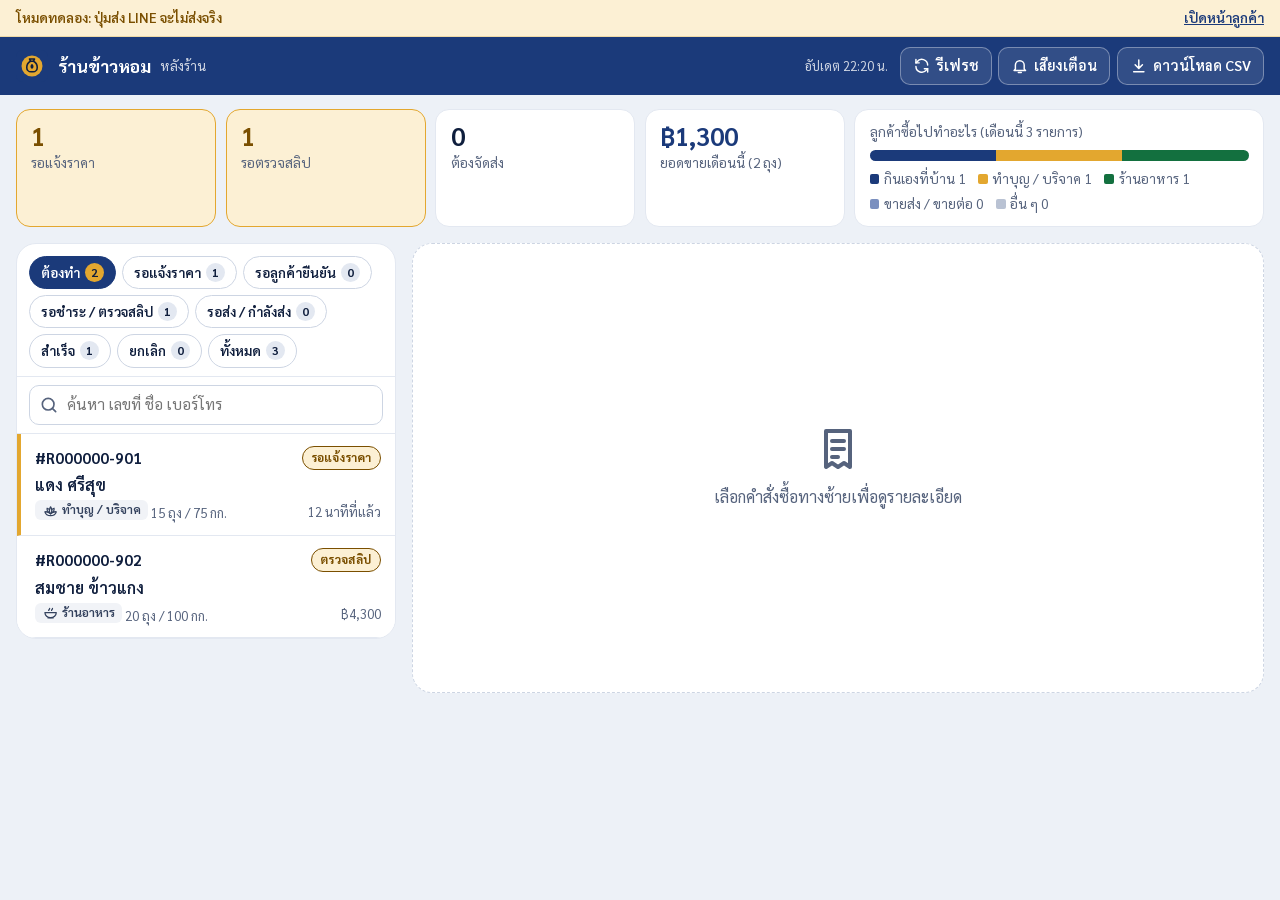
==== web/admin.html @ c6be756b "ระบบสั่งข้าวสารผ่าน LINE OA: หน้าลูกค้า LIFF, หน้าแอดมิน, Apps Script backend Co-Authored-By: Claude" ====
<!doctype html>
<html lang="th">
<head>
  <meta charset="utf-8">
  <meta name="viewport" content="width=device-width, initial-scale=1, viewport-fit=cover">
  <meta name="theme-color" content="#1B3A7A">
  <meta name="robots" content="noindex">
  <title>หลังร้าน — ระบบสั่งข้าว</title>
  <link rel="icon" href="assets/icon.svg" type="image/svg+xml">
  <link rel="stylesheet" href="css/base.css">
  <link rel="stylesheet" href="css/admin.css">
</head>
<body>
  <div id="admin" class="adm"></div>

  <script src="config.js"></script>
  <script src="js/core.js"></script>
  <script src="js/demo.js"></script>
  <script src="js/admin.js"></script>
</body>
</html>
---- web/css/base.css ----
/* base.css — โทนสี ตัวอักษร และส่วนประกอบที่ใช้ร่วมกัน (ลูกค้า + แอดมิน)
 * แนวคิด: คราม (ผ้าย้อมครามอีสาน ถิ่นข้าวหอมมะลิ) + ทองรวงข้าว บนพื้นขาวอมฟ้า
 * ตัวอักษร Sarabun แบบมีหัว — อ่านง่ายสำหรับผู้สูงวัย คุ้นตาจากหนังสือราชการ
 */
@font-face { font-family: 'Sarabun'; font-style: normal; font-weight: 400; font-display: swap; src: url(../fonts/sarabun-thai-400-normal.woff2) format('woff2'); unicode-range: U+02D7, U+0303, U+0331, U+0E01-0E5B, U+200C-200D, U+25CC; }
@font-face { font-family: 'Sarabun'; font-style: normal; font-weight: 600; font-display: swap; src: url(../fonts/sarabun-thai-600-normal.woff2) format('woff2'); unicode-range: U+02D7, U+0303, U+0331, U+0E01-0E5B, U+200C-200D, U+25CC; }
@font-face { font-family: 'Sarabun'; font-style: normal; font-weight: 700; font-display: swap; src: url(../fonts/sarabun-thai-700-normal.woff2) format('woff2'); unicode-range: U+02D7, U+0303, U+0331, U+0E01-0E5B, U+200C-200D, U+25CC; }
@font-face { font-family: 'Sarabun'; font-style: normal; font-weight: 400; font-display: swap; src: url(../fonts/sarabun-latin-400-normal.woff2) format('woff2'); unicode-range: U+0000-00FF, U+0131, U+0152-0153, U+02BB-02BC, U+02C6, U+02DA, U+02DC, U+2000-206F, U+20AC, U+2122, U+2191, U+2193, U+2212, U+2215, U+FEFF, U+FFFD; }
@font-face { font-family: 'Sarabun'; font-style: normal; font-weight: 600; font-display: swap; src: url(../fonts/sarabun-latin-600-normal.woff2) format('woff2'); unicode-range: U+0000-00FF, U+0131, U+0152-0153, U+02BB-02BC, U+02C6, U+02DA, U+02DC, U+2000-206F, U+20AC, U+2122, U+2191, U+2193, U+2212, U+2215, U+FEFF, U+FFFD; }
@font-face { font-family: 'Sarabun'; font-style: normal; font-weight: 700; font-display: swap; src: url(../fonts/sarabun-latin-700-normal.woff2) format('woff2'); unicode-range: U+0000-00FF, U+0131, U+0152-0153, U+02BB-02BC, U+02C6, U+02DA, U+02DC, U+2000-206F, U+20AC, U+2122, U+2191, U+2193, U+2212, U+2215, U+FEFF, U+FFFD; }

:root {
  --indigo: #1B3A7A;
  --indigo-800: #132B5C;
  --indigo-100: #DCE4F3;
  --indigo-50: #EEF2FA;
  --ink: #0F1E3D;
  --ink-2: #34425E;
  --ink-3: #56637D;
  --gold: #E3A72F;
  --gold-100: #FCF0D4;
  --gold-700: #7A4F00;
  --page: #EDF1F7;
  --surface: #FFFFFF;
  --line: #CDD5E3;
  --line-soft: #E3E8F1;
  --green: #13703F;
  --green-50: #E2F2E8;
  --red: #B3261E;
  --red-50: #FBE8E6;
  --r-lg: 20px;
  --r: 14px;
  --r-sm: 10px;
  --font: 'Sarabun', 'Noto Sans Thai Looped', 'Leelawadee UI', 'Thonburi', Tahoma, sans-serif;
  color-scheme: light;
}

*, *::before, *::after { box-sizing: border-box; }
html { -webkit-text-size-adjust: 100%; text-size-adjust: 100%; }
body {
  margin: 0;
  font-family: var(--font);
  font-size: 1rem;
  line-height: 1.6;
  color: var(--ink);
  background: var(--page);
  -webkit-font-smoothing: antialiased;
  -webkit-tap-highlight-color: transparent;
}
h1, h2, h3 { line-height: 1.3; margin: 0; }
p { margin: 0; }
img { max-width: 100%; display: block; }
a { color: var(--indigo); }
button, input, textarea, select { font: inherit; color: inherit; }
button { cursor: pointer; }
:focus-visible { outline: 3px solid var(--gold); outline-offset: 2px; }
.sr-only { position: absolute; width: 1px; height: 1px; overflow: hidden; clip: rect(0 0 0 0); white-space: nowrap; }
.muted { color: var(--ink-3); }
.ic { width: 1.25em; height: 1.25em; flex: none; vertical-align: -0.22em; }

/* ---------- ปุ่ม ---------- */
.btn {
  display: inline-flex; align-items: center; justify-content: center; gap: .5em;
  min-height: 3rem; padding: .4rem 1.2rem;
  border: 2px solid transparent; border-radius: var(--r);
  font-weight: 700; font-size: 1.05rem; line-height: 1.25; text-align: center; text-decoration: none;
  transition: background-color .15s, transform .05s;
  user-select: none;
}
.btn:active { transform: translateY(1px); }
.btn[disabled] { opacity: .45; pointer-events: none; }
.btn-block { display: flex; width: 100%; }
.btn-lg { min-height: 3.5rem; font-size: 1.2rem; }
.btn-primary { background: var(--indigo); color: #fff; }
.btn-primary:hover { background: var(--indigo-800); }
.btn-go { background: var(--green); color: #fff; }
.btn-go:hover { background: #0E5B33; }
.btn-ghost { background: var(--surface); color: var(--indigo); border-color: var(--indigo); }
.btn-ghost:hover { background: var(--indigo-50); }
.btn-quiet { background: transparent; color: var(--indigo); border-color: transparent; text-decoration: underline; text-underline-offset: 3px; }
.btn-danger { background: var(--surface); color: var(--red); border-color: var(--red); }
.btn-danger:hover { background: var(--red-50); }
.btn-gold { background: var(--gold); color: var(--ink); }

/* ---------- ฟอร์ม ---------- */
.field { display: block; margin-bottom: 1.15rem; }
.field-label { display: block; font-weight: 700; margin-bottom: .35rem; }
.field-hint { display: block; color: var(--ink-3); font-size: .9rem; margin-top: .3rem; }
.input, .textarea, .select {
  width: 100%; min-height: 3.2rem; padding: .6rem .9rem;
  background: var(--surface); border: 2px solid var(--line); border-radius: var(--r-sm);
  font-size: 1.1rem;
}
.textarea { min-height: 6rem; resize: vertical; line-height: 1.5; }
.input:focus, .textarea:focus, .select:focus { border-color: var(--indigo); outline: none; box-shadow: 0 0 0 3px var(--indigo-100); }
.input.is-invalid, .textarea.is-invalid { border-color: var(--red); }
.field-error { display: block; color: var(--red); font-weight: 600; margin-top: .3rem; }

/* ---------- ป้ายสถานะ ---------- */
.pill {
  display: inline-flex; align-items: center; gap: .35em;
  padding: .12em .7em; border-radius: 999px; font-weight: 700; font-size: .9rem; white-space: nowrap;
  border: 1.5px solid currentColor;
}
.tone-gold { color: var(--gold-700); background: var(--gold-100); }
.tone-blue { color: var(--indigo); background: var(--indigo-50); }
.tone-green { color: var(--green); background: var(--green-50); }
.tone-red { color: var(--red); background: var(--red-50); }
.tone-done { color: var(--ink-3); background: #F1F3F7; }

/* ---------- toast ---------- */
.toast {
  position: fixed; left: 50%; top: calc(env(safe-area-inset-top, 0px) + .75rem); z-index: 90;
  transform: translate(-50%, -150%); opacity: 0;
  display: flex; align-items: center; gap: .6rem;
  width: max-content; max-width: calc(100% - 2rem);
  padding: .8rem 1.1rem; border-radius: var(--r);
  background: var(--ink); color: #fff; font-weight: 600; font-size: 1.05rem;
  box-shadow: 0 10px 30px rgba(15, 30, 61, .25);
  transition: transform .25s ease, opacity .25s ease;
}
.toast.show { transform: translate(-50%, 0); opacity: 1; }
.toast-ok { background: var(--green); }
.toast-err { background: var(--red); }

/* ---------- modal (แผ่นเลื่อนขึ้นจากด้านล่างบนมือถือ) ---------- */
.modal-wrap {
  position: fixed; inset: 0; z-index: 80;
  display: flex; align-items: flex-end; justify-content: center;
  background: rgba(15, 30, 61, .5); opacity: 0; transition: opacity .18s;
}
.modal-wrap.show { opacity: 1; }
.modal {
  width: 100%; max-width: 520px; max-height: 92vh; overflow: auto;
  background: var(--surface); border-radius: var(--r-lg) var(--r-lg) 0 0;
  padding: 1.5rem 1.25rem calc(1.25rem + env(safe-area-inset-bottom, 0px));
  transform: translateY(24px); transition: transform .2s ease;
}
.modal-wrap.show .modal { transform: none; }
.modal-title { font-size: 1.35rem; margin-bottom: .6rem; }
.modal-body { margin-bottom: 1.2rem; font-size: 1.05rem; }
.modal-body p + p { margin-top: .6rem; }
.modal-actions { display: grid; gap: .65rem; }
@media (min-width: 640px) {
  .modal-wrap { align-items: center; }
  .modal { border-radius: var(--r-lg); }
}

/* ---------- กำลังโหลด ---------- */
.busy {
  position: fixed; inset: 0; z-index: 85; display: none;
  align-items: center; justify-content: center; background: rgba(237, 241, 247, .82);
}
.busy.show { display: flex; }
.busy-box {
  display: flex; align-items: center; gap: .8rem;
  padding: 1.1rem 1.5rem; border-radius: var(--r); background: var(--surface);
  font-weight: 700; font-size: 1.1rem; box-shadow: 0 10px 30px rgba(15, 30, 61, .15);
}
.spinner {
  width: 1.6rem; height: 1.6rem; border-radius: 50%;
  border: 3px solid var(--indigo-100); border-top-color: var(--indigo);
  animation: spin .8s linear infinite;
}
@keyframes spin { to { transform: rotate(360deg); } }

.demo-banner {
  display: flex; align-items: center; justify-content: space-between; gap: .75rem; flex-wrap: wrap;
  padding: .45rem 1rem; background: var(--gold-100); color: var(--gold-700);
  font-size: .85rem; font-weight: 600; border-bottom: 1px solid #EED9A6;
}
.demo-banner button { background: none; border: 0; color: inherit; text-decoration: underline; font-weight: 700; padding: .2rem 0; }

@media (prefers-reduced-motion: reduce) {
  *, *::before, *::after { transition: none !important; animation-duration: .01ms !important; }
}
---- web/css/admin.css ----
/* admin.css — หน้าแอดมิน (หลังร้าน) ข้อมูลหนาแน่นกว่า ใช้บนคอมพิวเตอร์หรือมือถือ */
html { font-size: 16px; }
body { background: var(--page); }

.adm { min-height: 100vh; display: flex; flex-direction: column; }
.adm-top {
  position: sticky; top: 0; z-index: 20;
  display: flex; align-items: center; gap: .75rem; flex-wrap: wrap;
  padding: .6rem 1rem; background: var(--indigo); color: #fff;
}
.adm-brand { display: flex; align-items: center; gap: .6rem; font-weight: 700; font-size: 1.1rem; margin-right: auto; }
.adm-brand small { font-weight: 400; opacity: .8; font-size: .85rem; }
.adm-brand img { width: 2rem; height: 2rem; }
.adm-tools { display: flex; gap: .4rem; flex-wrap: wrap; }
.tbtn {
  display: inline-flex; align-items: center; gap: .35rem; min-height: 2.4rem; padding: .25rem .75rem;
  border-radius: 10px; border: 1.5px solid rgba(255, 255, 255, .35); background: rgba(255, 255, 255, .1); color: #fff;
  font-weight: 600; font-size: .9rem; text-decoration: none;
}
.tbtn:hover { background: rgba(255, 255, 255, .2); }
.tbtn[aria-pressed="true"] { background: var(--gold); color: var(--ink); border-color: var(--gold); }
.tbtn .ic { width: 1.1rem; height: 1.1rem; }
.updated { font-size: .8rem; opacity: .8; }

/* ---------- KPI ---------- */
.kpis { display: grid; grid-template-columns: repeat(auto-fit, minmax(150px, 1fr)); gap: .6rem; padding: .9rem 1rem 0; }
.kpi { display: flex; flex-direction: column; justify-content: flex-start; align-items: flex-start; background: var(--surface); border: 1px solid var(--line-soft); border-radius: var(--r); padding: .7rem .9rem; text-align: left; }
.kpi.mix { align-items: stretch; }
button.kpi:hover { border-color: var(--indigo); }
.kpi b { display: block; font-size: 1.6rem; line-height: 1.2; }
.kpi span { color: var(--ink-3); font-size: .85rem; }
.kpi.hot { border-color: var(--gold); background: var(--gold-100); }
.kpi.hot b { color: var(--gold-700); }
.kpi.money b { color: var(--indigo); }
.mix { grid-column: span 2; }
.mix-bar { display: flex; height: .7rem; border-radius: 999px; overflow: hidden; background: var(--line-soft); margin: .45rem 0 .4rem; }
.mix-bar i { display: block; height: 100%; }
.mix-legend { display: flex; flex-wrap: wrap; gap: .2rem .8rem; font-size: .8rem; color: var(--ink-2); }
.mix-legend i { display: inline-block; width: .6rem; height: .6rem; border-radius: 2px; margin-right: .3rem; }
.mx-home { background: #1B3A7A; } .mx-donate { background: #E3A72F; } .mx-restaurant { background: #13703F; }
.mx-wholesale { background: #7A8FBF; } .mx-other { background: #B9C2D3; }

/* ---------- 2 แผง ---------- */
.adm-main { flex: 1; display: grid; grid-template-columns: minmax(300px, 380px) 1fr; gap: 1rem; padding: 1rem; align-items: start; }
.list-pane { background: var(--surface); border: 1px solid var(--line-soft); border-radius: var(--r-lg); overflow: hidden; position: sticky; top: 4.2rem; max-height: calc(100vh - 5.2rem); display: flex; flex-direction: column; }
.filters { display: flex; gap: .35rem; flex-wrap: wrap; padding: .75rem .75rem .5rem; border-bottom: 1px solid var(--line-soft); }
.fchip { display: inline-flex; align-items: center; gap: .3rem; min-height: 2.1rem; padding: .1rem .7rem; border-radius: 999px; border: 1.5px solid var(--line); background: var(--surface); font-size: .85rem; font-weight: 600; }
.fchip b { font-size: .75rem; min-width: 1.2rem; padding: 0 .3rem; border-radius: 999px; background: var(--line-soft); }
.fchip[aria-pressed="true"] { background: var(--indigo); color: #fff; border-color: var(--indigo); }
.fchip[aria-pressed="true"] b { background: rgba(255, 255, 255, .25); }
.fchip.hot b { background: var(--gold); color: var(--ink); }
.search { position: relative; padding: .5rem .75rem; border-bottom: 1px solid var(--line-soft); }
.search .ic { position: absolute; left: 1.4rem; top: 50%; transform: translateY(-50%); color: var(--ink-3); }
.search input { width: 100%; min-height: 2.5rem; padding: .3rem .8rem .3rem 2.3rem; border: 1.5px solid var(--line); border-radius: 10px; font-size: .95rem; }
.search input:focus { outline: none; border-color: var(--indigo); }
.o-list { overflow: auto; flex: 1; }
.o-row { display: block; width: 100%; text-align: left; padding: .75rem .9rem; border: 0; border-bottom: 1px solid var(--line-soft); background: var(--surface); border-left: 4px solid transparent; }
.o-row:hover { background: var(--indigo-50); }
.o-row.active { background: var(--indigo-50); border-left-color: var(--indigo); }
.o-row.is-new { border-left-color: var(--gold); }
.o-row.is-new.active { border-left-color: var(--indigo); }
.o-row-top, .o-row-meta { display: flex; justify-content: space-between; align-items: center; gap: .5rem; }
.o-row-top b { font-size: .95rem; }
.o-row-name { font-weight: 600; margin: .15rem 0; overflow: hidden; text-overflow: ellipsis; white-space: nowrap; }
.o-row-meta { font-size: .82rem; color: var(--ink-3); }
.o-row .pill { font-size: .75rem; }
.ptag { display: inline-flex; align-items: center; gap: .25rem; padding: 0 .45rem; border-radius: 6px; background: #F1F3F7; color: var(--ink-2); font-weight: 600; font-size: .78rem; }
.ptag .ic { width: .95rem; height: .95rem; }
.o-empty { padding: 2rem 1rem; text-align: center; color: var(--ink-3); }

/* ---------- รายละเอียด ---------- */
.detail-pane { min-width: 0; }
.d-empty { display: grid; place-items: center; min-height: 50vh; text-align: center; color: var(--ink-3); background: var(--surface); border-radius: var(--r-lg); border: 1px dashed var(--line); }
.d-empty .ic { width: 3rem; height: 3rem; margin-bottom: .5rem; }
.d-head { display: flex; align-items: center; gap: .75rem; flex-wrap: wrap; margin-bottom: .8rem; }
.d-head h2 { font-size: 1.45rem; }
.d-head .muted { font-size: .9rem; }
.d-back { display: none; }
.d-grid { display: grid; grid-template-columns: 1fr 1fr; gap: .9rem; align-items: start; }
.card { background: var(--surface); border: 1px solid var(--line-soft); border-radius: var(--r-lg); padding: 1rem 1.1rem; min-width: 0; }
.card.span2 { grid-column: 1 / -1; }
.card h3 { font-size: 1rem; color: var(--ink-3); margin-bottom: .6rem; font-weight: 700; }
.cust { display: grid; grid-template-columns: auto 1fr; gap: .8rem; align-items: center; margin-bottom: .7rem; }
.avatar { width: 3rem; height: 3rem; border-radius: 50%; background: var(--indigo-50); color: var(--indigo); display: grid; place-items: center; overflow: hidden; font-weight: 700; }
.avatar img { width: 100%; height: 100%; object-fit: cover; }
.cust strong { display: block; font-size: 1.1rem; }
.kv { display: grid; grid-template-columns: 6.5rem 1fr; gap: .35rem .8rem; margin: 0; }
.kv dt { color: var(--ink-3); }
.kv dd { margin: 0; font-weight: 600; min-width: 0; overflow-wrap: anywhere; }
.purpose-hl { display: inline-flex; align-items: center; gap: .35rem; padding: .1rem .55rem; border-radius: 8px; background: var(--gold-100); color: var(--gold-700); font-weight: 700; }
.links { display: flex; gap: .4rem; flex-wrap: wrap; margin-top: .7rem; }
.btn-sm { min-height: 2.3rem; padding: .2rem .8rem; font-size: .9rem; border-radius: 10px; }

.items-t, .q-table { width: 100%; border-collapse: collapse; }
.items-t th, .items-t td, .q-table th, .q-table td { padding: .45rem .35rem; border-bottom: 1px solid var(--line-soft); text-align: left; vertical-align: middle; }
.items-t th, .q-table th { font-size: .8rem; color: var(--ink-3); font-weight: 600; }
.num { text-align: right !important; font-variant-numeric: tabular-nums; white-space: nowrap; }
.items-t tfoot td { font-weight: 700; border-bottom: 0; }
.q-table input { width: 100%; min-width: 4.5rem; min-height: 2.4rem; padding: .2rem .5rem; border: 1.5px solid var(--line); border-radius: 8px; text-align: right; font-weight: 600; }
.q-table input:focus, .q-extra input:focus { outline: none; border-color: var(--indigo); box-shadow: 0 0 0 3px var(--indigo-100); }
.q-table td.qcol { width: 5.5rem; }
.q-table td.pcol { width: 7rem; }
.q-extra { display: grid; grid-template-columns: 1fr 1fr; gap: .7rem; margin-top: .8rem; }
.q-extra label { display: block; font-weight: 600; font-size: .9rem; }
.q-extra input { width: 100%; min-height: 2.5rem; padding: .3rem .6rem; border: 1.5px solid var(--line); border-radius: 8px; margin-top: .2rem; font-size: 1rem; }
.q-extra .full { grid-column: 1 / -1; }
.q-hint { font-size: .8rem; color: var(--ink-3); font-weight: 400; display: flex; gap: .4rem; align-items: center; flex-wrap: wrap; margin-top: .2rem; }
.q-hint button { border: 0; background: none; color: var(--indigo); text-decoration: underline; font-weight: 600; padding: 0; font-size: .8rem; }
.q-total { display: flex; justify-content: space-between; align-items: baseline; margin: 1rem 0 .8rem; padding-top: .7rem; border-top: 2px solid var(--ink); }
.q-total span { font-weight: 700; }
.q-total b { font-size: 1.9rem; color: var(--indigo); }
.tier { font-size: .82rem; color: var(--ink-3); margin-top: -.2rem; margin-bottom: .5rem; }

.act-list { display: grid; gap: .5rem; }
.act-note { padding: .6rem .8rem; border-radius: 10px; background: var(--indigo-50); color: var(--ink-2); font-size: .92rem; margin-bottom: .6rem; }
.slip-link { display: flex; align-items: center; gap: .5rem; padding: .6rem .8rem; border-radius: 10px; background: var(--gold-100); color: var(--gold-700); font-weight: 700; text-decoration: none; margin-bottom: .6rem; }

.hist { list-style: none; margin: 0; padding: 0; font-size: .88rem; }
.hist li { display: grid; grid-template-columns: 7.5rem 1fr; gap: .6rem; padding: .35rem 0; border-bottom: 1px dashed var(--line-soft); }
.hist li:last-child { border-bottom: 0; }
.hist time { color: var(--ink-3); }

.check-row { display: flex; align-items: center; gap: .5rem; margin-top: .6rem; font-weight: 600; }
.check-row input { width: 1.2rem; height: 1.2rem; }

.gate { max-width: 440px; margin: 10vh auto; padding: 1.5rem; background: var(--surface); border-radius: var(--r-lg); border: 1px solid var(--line-soft); }
.gate h1 { font-size: 1.4rem; margin-bottom: .5rem; }
.gate code { display: block; padding: .5rem; background: var(--page); border-radius: 8px; font-size: .8rem; overflow-wrap: anywhere; margin: .5rem 0 1rem; }

@media (max-width: 900px) {
  .adm-main { grid-template-columns: 1fr; padding: .75rem; }
  .list-pane { position: static; max-height: none; }
  .adm.show-detail .list-pane, .adm.show-detail .kpis { display: none; }
  .adm:not(.show-detail) .detail-pane { display: none; }
  .d-back { display: inline-flex; }
  .d-grid { grid-template-columns: 1fr; }
  .mix { grid-column: 1 / -1; }
}
@media (max-width: 520px) {
  .kpis { grid-template-columns: 1fr 1fr; padding: .75rem .75rem 0; }
  .adm-brand small { display: none; }
  .q-extra { grid-template-columns: 1fr; }
  .q-table th:nth-child(4), .q-table td:nth-child(4) { display: none; }
}
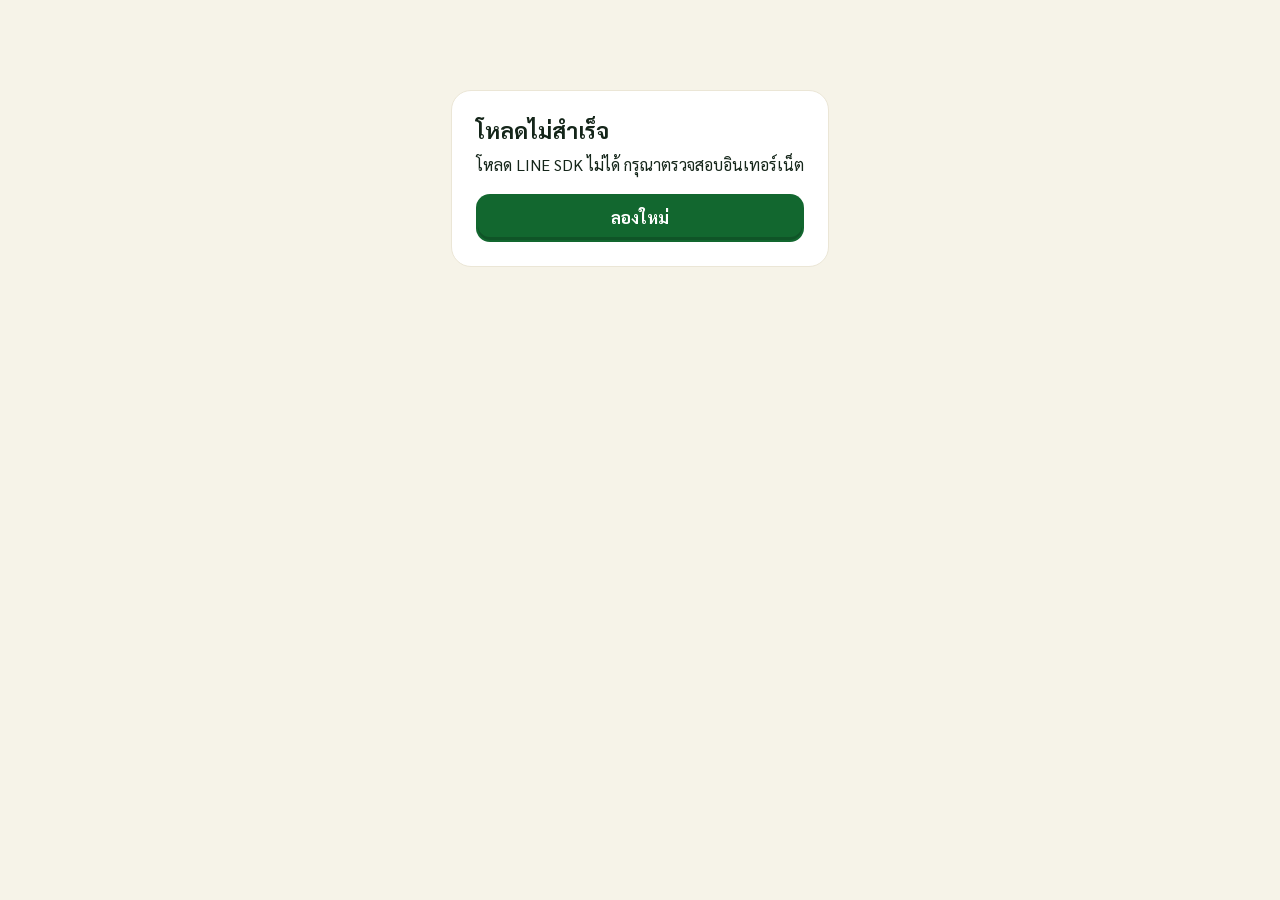
==== commit fb2404b7: "ใช้ชื่อ หจก.บุญมีหาดใหญ่ โลโก้ และสีเขียว-ทอง" ====
--- a/web/admin.html
+++ b/web/admin.html
@@ -3,10 +3,11 @@
 <head>
   <meta charset="utf-8">
   <meta name="viewport" content="width=device-width, initial-scale=1, viewport-fit=cover">
-  <meta name="theme-color" content="#1B3A7A">
+  <meta name="theme-color" content="#12672F">
   <meta name="robots" content="noindex">
-  <title>หลังร้าน — ระบบสั่งข้าว</title>
-  <link rel="icon" href="assets/icon.svg" type="image/svg+xml">
+  <title>หลังร้าน — หจก.บุญมีหาดใหญ่</title>
+  <link rel="icon" href="assets/logo-96.png" type="image/png">
+  <link rel="apple-touch-icon" href="assets/logo.png">
   <link rel="stylesheet" href="css/base.css">
   <link rel="stylesheet" href="css/admin.css">
 </head>
--- a/web/css/base.css
+++ b/web/css/base.css
@@ -1,5 +1,5 @@
 /* base.css — โทนสี ตัวอักษร และส่วนประกอบที่ใช้ร่วมกัน (ลูกค้า + แอดมิน)
- * แนวคิด: คราม (ผ้าย้อมครามอีสาน ถิ่นข้าวหอมมะลิ) + ทองรวงข้าว บนพื้นขาวอมฟ้า
+ * แนวคิด: เขียว-ทอง ตามโลโก้ หจก.บุญมีหาดใหญ่ บนพื้นครีมสีข้าวสาร
  * ตัวอักษร Sarabun แบบมีหัว — อ่านง่ายสำหรับผู้สูงวัย คุ้นตาจากหนังสือราชการ
  */
 @font-face { font-family: 'Sarabun'; font-style: normal; font-weight: 400; font-display: swap; src: url(../fonts/sarabun-thai-400-normal.woff2) format('woff2'); unicode-range: U+02D7, U+0303, U+0331, U+0E01-0E5B, U+200C-200D, U+25CC; }
@@ -10,22 +10,25 @@
 @font-face { font-family: 'Sarabun'; font-style: normal; font-weight: 700; font-display: swap; src: url(../fonts/sarabun-latin-700-normal.woff2) format('woff2'); unicode-range: U+0000-00FF, U+0131, U+0152-0153, U+02BB-02BC, U+02C6, U+02DA, U+02DC, U+2000-206F, U+20AC, U+2122, U+2191, U+2193, U+2212, U+2215, U+FEFF, U+FFFD; }
 
 :root {
-  --indigo: #1B3A7A;
-  --indigo-800: #132B5C;
-  --indigo-100: #DCE4F3;
-  --indigo-50: #EEF2FA;
-  --ink: #0F1E3D;
-  --ink-2: #34425E;
-  --ink-3: #56637D;
-  --gold: #E3A72F;
-  --gold-100: #FCF0D4;
-  --gold-700: #7A4F00;
-  --page: #EDF1F7;
+  --brand: #12672F;
+  --brand-800: #0B4A21;
+  --brand-100: #D4EAD9;
+  --brand-50: #EDF6EF;
+  --ink: #142519;
+  --ink-2: #34483A;
+  --ink-3: #56685A;
+  --gold: #D9A521;
+  --gold-light: #F3D46E;
+  --gold-100: #FBF1D3;
+  --gold-700: #765000;
+  --info: #1F5C87;
+  --info-50: #E6EFF6;
+  --page: #F6F3E8;
   --surface: #FFFFFF;
-  --line: #CDD5E3;
-  --line-soft: #E3E8F1;
-  --green: #13703F;
-  --green-50: #E2F2E8;
+  --line: #D9D2BC;
+  --line-soft: #EBE6D6;
+  --green: #17803D;
+  --green-50: #E1F2E6;
   --red: #B3261E;
   --red-50: #FBE8E6;
   --r-lg: 20px;
@@ -50,7 +53,7 @@
 h1, h2, h3 { line-height: 1.3; margin: 0; }
 p { margin: 0; }
 img { max-width: 100%; display: block; }
-a { color: var(--indigo); }
+a { color: var(--brand); }
 button, input, textarea, select { font: inherit; color: inherit; }
 button { cursor: pointer; }
 :focus-visible { outline: 3px solid var(--gold); outline-offset: 2px; }
@@ -71,16 +74,16 @@
 .btn[disabled] { opacity: .45; pointer-events: none; }
 .btn-block { display: flex; width: 100%; }
 .btn-lg { min-height: 3.5rem; font-size: 1.2rem; }
-.btn-primary { background: var(--indigo); color: #fff; }
-.btn-primary:hover { background: var(--indigo-800); }
-.btn-go { background: var(--green); color: #fff; }
-.btn-go:hover { background: #0E5B33; }
-.btn-ghost { background: var(--surface); color: var(--indigo); border-color: var(--indigo); }
-.btn-ghost:hover { background: var(--indigo-50); }
-.btn-quiet { background: transparent; color: var(--indigo); border-color: transparent; text-decoration: underline; text-underline-offset: 3px; }
+.btn-primary { background: var(--brand); color: #fff; box-shadow: inset 0 -3px 0 rgba(0, 0, 0, .18); }
+.btn-primary:hover { background: var(--brand-800); }
+.btn-go { background: linear-gradient(180deg, #1E8F46, var(--green)); color: #fff; border-color: var(--gold); box-shadow: inset 0 -3px 0 rgba(0, 0, 0, .18); }
+.btn-go:hover { background: var(--brand); }
+.btn-ghost { background: var(--surface); color: var(--brand); border-color: var(--brand); }
+.btn-ghost:hover { background: var(--brand-50); }
+.btn-quiet { background: transparent; color: var(--brand); border-color: transparent; text-decoration: underline; text-underline-offset: 3px; }
 .btn-danger { background: var(--surface); color: var(--red); border-color: var(--red); }
 .btn-danger:hover { background: var(--red-50); }
-.btn-gold { background: var(--gold); color: var(--ink); }
+.btn-gold { background: linear-gradient(180deg, var(--gold-light), var(--gold)); color: var(--ink); }
 
 /* ---------- ฟอร์ม ---------- */
 .field { display: block; margin-bottom: 1.15rem; }
@@ -92,7 +95,7 @@
   font-size: 1.1rem;
 }
 .textarea { min-height: 6rem; resize: vertical; line-height: 1.5; }
-.input:focus, .textarea:focus, .select:focus { border-color: var(--indigo); outline: none; box-shadow: 0 0 0 3px var(--indigo-100); }
+.input:focus, .textarea:focus, .select:focus { border-color: var(--brand); outline: none; box-shadow: 0 0 0 3px var(--brand-100); }
 .input.is-invalid, .textarea.is-invalid { border-color: var(--red); }
 .field-error { display: block; color: var(--red); font-weight: 600; margin-top: .3rem; }
 
@@ -103,10 +106,10 @@
   border: 1.5px solid currentColor;
 }
 .tone-gold { color: var(--gold-700); background: var(--gold-100); }
-.tone-blue { color: var(--indigo); background: var(--indigo-50); }
+.tone-blue { color: var(--info); background: var(--info-50); }
 .tone-green { color: var(--green); background: var(--green-50); }
 .tone-red { color: var(--red); background: var(--red-50); }
-.tone-done { color: var(--ink-3); background: #F1F3F7; }
+.tone-done { color: var(--ink-3); background: #F0EEE6; }
 
 /* ---------- toast ---------- */
 .toast {
@@ -116,7 +119,7 @@
   width: max-content; max-width: calc(100% - 2rem);
   padding: .8rem 1.1rem; border-radius: var(--r);
   background: var(--ink); color: #fff; font-weight: 600; font-size: 1.05rem;
-  box-shadow: 0 10px 30px rgba(15, 30, 61, .25);
+  box-shadow: 0 10px 30px rgba(20, 37, 25, .25);
   transition: transform .25s ease, opacity .25s ease;
 }
 .toast.show { transform: translate(-50%, 0); opacity: 1; }
@@ -127,7 +130,7 @@
 .modal-wrap {
   position: fixed; inset: 0; z-index: 80;
   display: flex; align-items: flex-end; justify-content: center;
-  background: rgba(15, 30, 61, .5); opacity: 0; transition: opacity .18s;
+  background: rgba(20, 37, 25, .5); opacity: 0; transition: opacity .18s;
 }
 .modal-wrap.show { opacity: 1; }
 .modal {
@@ -149,17 +152,17 @@
 /* ---------- กำลังโหลด ---------- */
 .busy {
   position: fixed; inset: 0; z-index: 85; display: none;
-  align-items: center; justify-content: center; background: rgba(237, 241, 247, .82);
+  align-items: center; justify-content: center; background: rgba(246, 243, 232, .85);
 }
 .busy.show { display: flex; }
 .busy-box {
   display: flex; align-items: center; gap: .8rem;
   padding: 1.1rem 1.5rem; border-radius: var(--r); background: var(--surface);
-  font-weight: 700; font-size: 1.1rem; box-shadow: 0 10px 30px rgba(15, 30, 61, .15);
+  font-weight: 700; font-size: 1.1rem; box-shadow: 0 10px 30px rgba(20, 37, 25, .15);
 }
 .spinner {
   width: 1.6rem; height: 1.6rem; border-radius: 50%;
-  border: 3px solid var(--indigo-100); border-top-color: var(--indigo);
+  border: 3px solid var(--brand-100); border-top-color: var(--brand);
   animation: spin .8s linear infinite;
 }
 @keyframes spin { to { transform: rotate(360deg); } }
@@ -167,7 +170,7 @@
 .demo-banner {
   display: flex; align-items: center; justify-content: space-between; gap: .75rem; flex-wrap: wrap;
   padding: .45rem 1rem; background: var(--gold-100); color: var(--gold-700);
-  font-size: .85rem; font-weight: 600; border-bottom: 1px solid #EED9A6;
+  font-size: .85rem; font-weight: 600; border-bottom: 1px solid #EED9A0;
 }
 .demo-banner button { background: none; border: 0; color: inherit; text-decoration: underline; font-weight: 700; padding: .2rem 0; }
 
--- a/web/css/admin.css
+++ b/web/css/admin.css
@@ -6,11 +6,12 @@
 .adm-top {
   position: sticky; top: 0; z-index: 20;
   display: flex; align-items: center; gap: .75rem; flex-wrap: wrap;
-  padding: .6rem 1rem; background: var(--indigo); color: #fff;
+  padding: .6rem 1rem; background: linear-gradient(180deg, #17773A, var(--brand)); color: #fff;
+  border-bottom: 3px solid var(--gold);
 }
 .adm-brand { display: flex; align-items: center; gap: .6rem; font-weight: 700; font-size: 1.1rem; margin-right: auto; }
 .adm-brand small { font-weight: 400; opacity: .8; font-size: .85rem; }
-.adm-brand img { width: 2rem; height: 2rem; }
+.adm-brand img { width: 2.6rem; height: 2.6rem; }
 .adm-tools { display: flex; gap: .4rem; flex-wrap: wrap; }
 .tbtn {
   display: inline-flex; align-items: center; gap: .35rem; min-height: 2.4rem; padding: .25rem .75rem;
@@ -26,19 +27,19 @@
 .kpis { display: grid; grid-template-columns: repeat(auto-fit, minmax(150px, 1fr)); gap: .6rem; padding: .9rem 1rem 0; }
 .kpi { display: flex; flex-direction: column; justify-content: flex-start; align-items: flex-start; background: var(--surface); border: 1px solid var(--line-soft); border-radius: var(--r); padding: .7rem .9rem; text-align: left; }
 .kpi.mix { align-items: stretch; }
-button.kpi:hover { border-color: var(--indigo); }
+button.kpi:hover { border-color: var(--brand); }
 .kpi b { display: block; font-size: 1.6rem; line-height: 1.2; }
 .kpi span { color: var(--ink-3); font-size: .85rem; }
 .kpi.hot { border-color: var(--gold); background: var(--gold-100); }
 .kpi.hot b { color: var(--gold-700); }
-.kpi.money b { color: var(--indigo); }
+.kpi.money b { color: var(--brand); }
 .mix { grid-column: span 2; }
 .mix-bar { display: flex; height: .7rem; border-radius: 999px; overflow: hidden; background: var(--line-soft); margin: .45rem 0 .4rem; }
 .mix-bar i { display: block; height: 100%; }
 .mix-legend { display: flex; flex-wrap: wrap; gap: .2rem .8rem; font-size: .8rem; color: var(--ink-2); }
 .mix-legend i { display: inline-block; width: .6rem; height: .6rem; border-radius: 2px; margin-right: .3rem; }
-.mx-home { background: #1B3A7A; } .mx-donate { background: #E3A72F; } .mx-restaurant { background: #13703F; }
-.mx-wholesale { background: #7A8FBF; } .mx-other { background: #B9C2D3; }
+.mx-home { background: #12672F; } .mx-donate { background: #D9A521; } .mx-restaurant { background: #1F5C87; }
+.mx-wholesale { background: #8DBF6A; } .mx-other { background: #C9C2AC; }
 
 /* ---------- 2 แผง ---------- */
 .adm-main { flex: 1; display: grid; grid-template-columns: minmax(300px, 380px) 1fr; gap: 1rem; padding: 1rem; align-items: start; }
@@ -46,25 +47,25 @@
 .filters { display: flex; gap: .35rem; flex-wrap: wrap; padding: .75rem .75rem .5rem; border-bottom: 1px solid var(--line-soft); }
 .fchip { display: inline-flex; align-items: center; gap: .3rem; min-height: 2.1rem; padding: .1rem .7rem; border-radius: 999px; border: 1.5px solid var(--line); background: var(--surface); font-size: .85rem; font-weight: 600; }
 .fchip b { font-size: .75rem; min-width: 1.2rem; padding: 0 .3rem; border-radius: 999px; background: var(--line-soft); }
-.fchip[aria-pressed="true"] { background: var(--indigo); color: #fff; border-color: var(--indigo); }
+.fchip[aria-pressed="true"] { background: var(--brand); color: #fff; border-color: var(--brand); }
 .fchip[aria-pressed="true"] b { background: rgba(255, 255, 255, .25); }
 .fchip.hot b { background: var(--gold); color: var(--ink); }
 .search { position: relative; padding: .5rem .75rem; border-bottom: 1px solid var(--line-soft); }
 .search .ic { position: absolute; left: 1.4rem; top: 50%; transform: translateY(-50%); color: var(--ink-3); }
 .search input { width: 100%; min-height: 2.5rem; padding: .3rem .8rem .3rem 2.3rem; border: 1.5px solid var(--line); border-radius: 10px; font-size: .95rem; }
-.search input:focus { outline: none; border-color: var(--indigo); }
+.search input:focus { outline: none; border-color: var(--brand); }
 .o-list { overflow: auto; flex: 1; }
 .o-row { display: block; width: 100%; text-align: left; padding: .75rem .9rem; border: 0; border-bottom: 1px solid var(--line-soft); background: var(--surface); border-left: 4px solid transparent; }
-.o-row:hover { background: var(--indigo-50); }
-.o-row.active { background: var(--indigo-50); border-left-color: var(--indigo); }
+.o-row:hover { background: var(--brand-50); }
+.o-row.active { background: var(--brand-50); border-left-color: var(--brand); }
 .o-row.is-new { border-left-color: var(--gold); }
-.o-row.is-new.active { border-left-color: var(--indigo); }
+.o-row.is-new.active { border-left-color: var(--brand); }
 .o-row-top, .o-row-meta { display: flex; justify-content: space-between; align-items: center; gap: .5rem; }
 .o-row-top b { font-size: .95rem; }
 .o-row-name { font-weight: 600; margin: .15rem 0; overflow: hidden; text-overflow: ellipsis; white-space: nowrap; }
 .o-row-meta { font-size: .82rem; color: var(--ink-3); }
 .o-row .pill { font-size: .75rem; }
-.ptag { display: inline-flex; align-items: center; gap: .25rem; padding: 0 .45rem; border-radius: 6px; background: #F1F3F7; color: var(--ink-2); font-weight: 600; font-size: .78rem; }
+.ptag { display: inline-flex; align-items: center; gap: .25rem; padding: 0 .45rem; border-radius: 6px; background: #F0EEE6; color: var(--ink-2); font-weight: 600; font-size: .78rem; }
 .ptag .ic { width: .95rem; height: .95rem; }
 .o-empty { padding: 2rem 1rem; text-align: center; color: var(--ink-3); }
 
@@ -81,7 +82,7 @@
 .card.span2 { grid-column: 1 / -1; }
 .card h3 { font-size: 1rem; color: var(--ink-3); margin-bottom: .6rem; font-weight: 700; }
 .cust { display: grid; grid-template-columns: auto 1fr; gap: .8rem; align-items: center; margin-bottom: .7rem; }
-.avatar { width: 3rem; height: 3rem; border-radius: 50%; background: var(--indigo-50); color: var(--indigo); display: grid; place-items: center; overflow: hidden; font-weight: 700; }
+.avatar { width: 3rem; height: 3rem; border-radius: 50%; background: var(--brand-50); color: var(--brand); display: grid; place-items: center; overflow: hidden; font-weight: 700; }
 .avatar img { width: 100%; height: 100%; object-fit: cover; }
 .cust strong { display: block; font-size: 1.1rem; }
 .kv { display: grid; grid-template-columns: 6.5rem 1fr; gap: .35rem .8rem; margin: 0; }
@@ -97,7 +98,7 @@
 .num { text-align: right !important; font-variant-numeric: tabular-nums; white-space: nowrap; }
 .items-t tfoot td { font-weight: 700; border-bottom: 0; }
 .q-table input { width: 100%; min-width: 4.5rem; min-height: 2.4rem; padding: .2rem .5rem; border: 1.5px solid var(--line); border-radius: 8px; text-align: right; font-weight: 600; }
-.q-table input:focus, .q-extra input:focus { outline: none; border-color: var(--indigo); box-shadow: 0 0 0 3px var(--indigo-100); }
+.q-table input:focus, .q-extra input:focus { outline: none; border-color: var(--brand); box-shadow: 0 0 0 3px var(--brand-100); }
 .q-table td.qcol { width: 5.5rem; }
 .q-table td.pcol { width: 7rem; }
 .q-extra { display: grid; grid-template-columns: 1fr 1fr; gap: .7rem; margin-top: .8rem; }
@@ -105,14 +106,14 @@
 .q-extra input { width: 100%; min-height: 2.5rem; padding: .3rem .6rem; border: 1.5px solid var(--line); border-radius: 8px; margin-top: .2rem; font-size: 1rem; }
 .q-extra .full { grid-column: 1 / -1; }
 .q-hint { font-size: .8rem; color: var(--ink-3); font-weight: 400; display: flex; gap: .4rem; align-items: center; flex-wrap: wrap; margin-top: .2rem; }
-.q-hint button { border: 0; background: none; color: var(--indigo); text-decoration: underline; font-weight: 600; padding: 0; font-size: .8rem; }
+.q-hint button { border: 0; background: none; color: var(--brand); text-decoration: underline; font-weight: 600; padding: 0; font-size: .8rem; }
 .q-total { display: flex; justify-content: space-between; align-items: baseline; margin: 1rem 0 .8rem; padding-top: .7rem; border-top: 2px solid var(--ink); }
 .q-total span { font-weight: 700; }
-.q-total b { font-size: 1.9rem; color: var(--indigo); }
+.q-total b { font-size: 1.9rem; color: var(--brand); }
 .tier { font-size: .82rem; color: var(--ink-3); margin-top: -.2rem; margin-bottom: .5rem; }
 
 .act-list { display: grid; gap: .5rem; }
-.act-note { padding: .6rem .8rem; border-radius: 10px; background: var(--indigo-50); color: var(--ink-2); font-size: .92rem; margin-bottom: .6rem; }
+.act-note { padding: .6rem .8rem; border-radius: 10px; background: var(--brand-50); color: var(--ink-2); font-size: .92rem; margin-bottom: .6rem; }
 .slip-link { display: flex; align-items: center; gap: .5rem; padding: .6rem .8rem; border-radius: 10px; background: var(--gold-100); color: var(--gold-700); font-weight: 700; text-decoration: none; margin-bottom: .6rem; }
 
 .hist { list-style: none; margin: 0; padding: 0; font-size: .88rem; }
